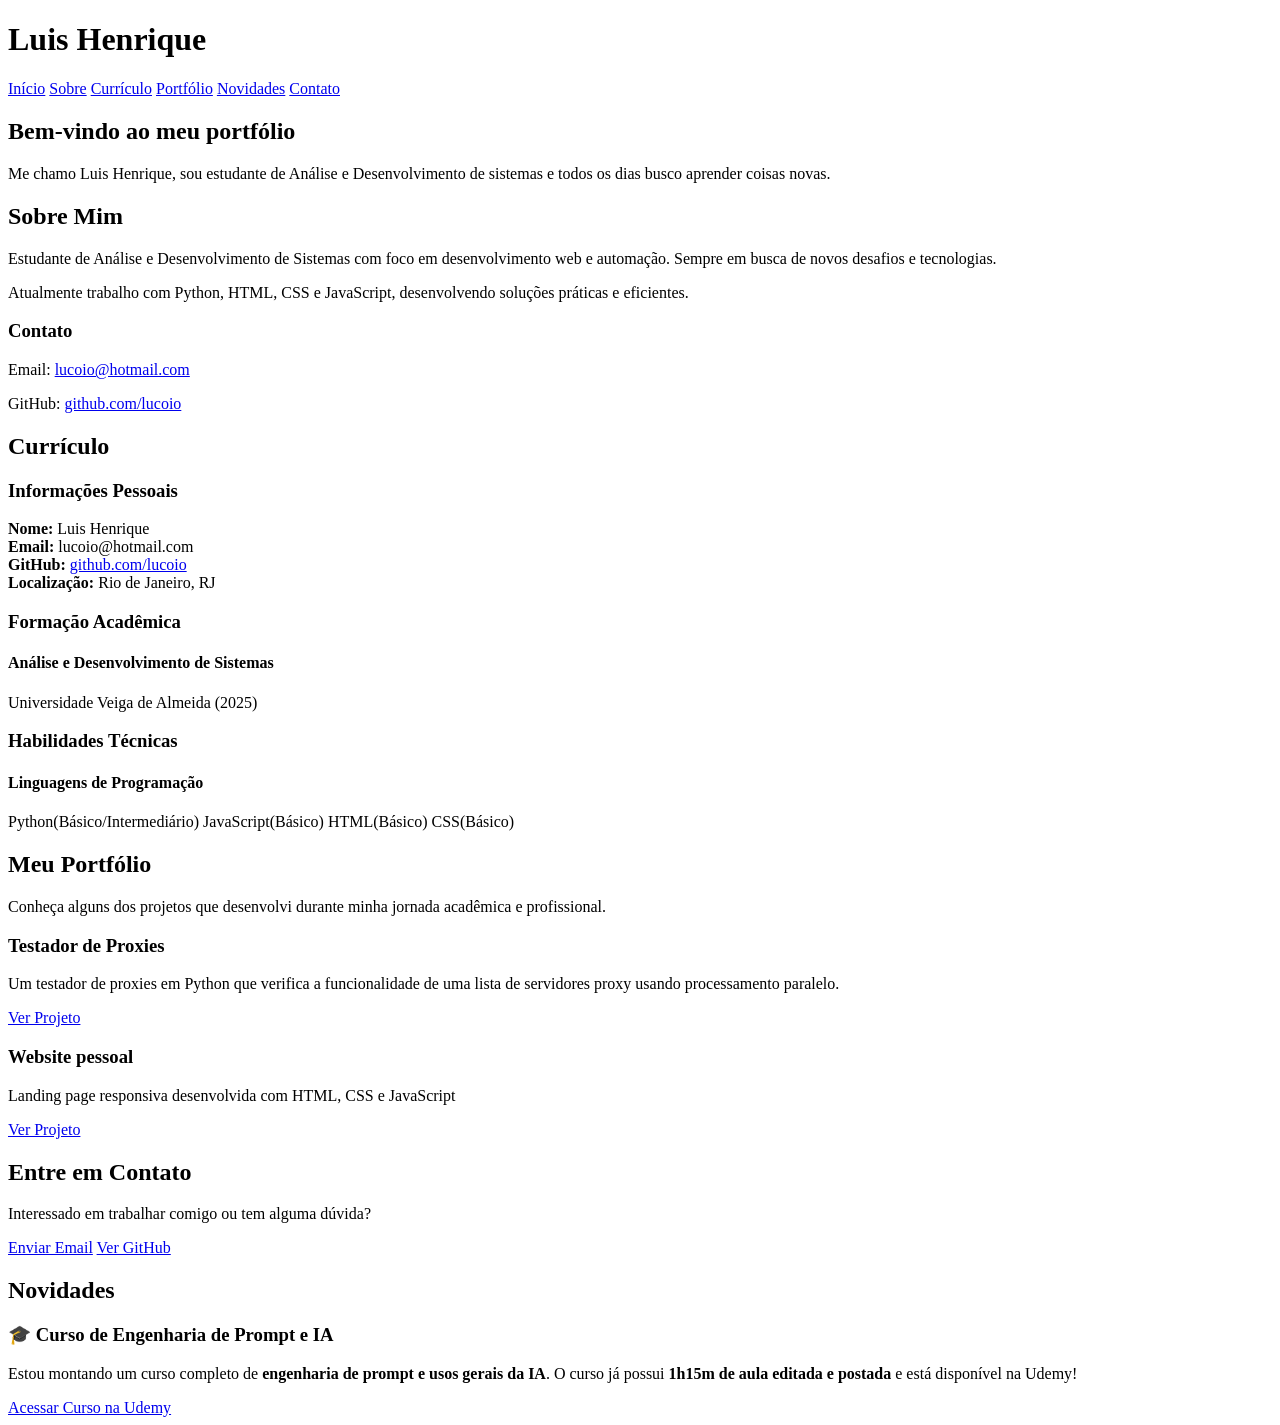
==== Website_Pessoal_Luis_Henrique.html @ 7bde4bb7 "Add files via upload Portfólio pessoal de Luis Henrique - Estudante de ADS apaixonado por desenvolvi" ====
<!DOCTYPE html>
<html lang="pt-BR">
<head>
<meta charset="UTF-8">
<meta name="viewport" content="width=device-width, initial-scale=1">
<title>Luis Henrique - Portfólio</title>
<link rel="stylesheet" href="style.css">
</head>
<body>
<header class="site-header">
  <h1>Luis Henrique</h1>
  <nav class="main-nav">
    <a href="#inicio">Início</a>
    <a href="#sobre">Sobre</a>
    <a href="#curriculo">Currículo</a>
    <a href="#portfolio">Portfólio</a>
    <a href="#novidades">Novidades</a>
    <a href="#contato">Contato</a>
  </nav>
</header>

<main>
  <section id="inicio" class="hero">
    <h2>Bem-vindo ao meu portfólio</h2>
    <p>Me chamo Luis Henrique, sou estudante de Análise e Desenvolvimento de sistemas e todos os dias busco aprender coisas novas.</p>
  </section>

  <section id="sobre" class="content-section">
    <h2>Sobre Mim</h2>
    <div class="about-content">
      <div class="about-text">
        <p>Estudante de Análise e Desenvolvimento de Sistemas com foco em desenvolvimento web e automação. Sempre em busca de novos desafios e tecnologias.</p>
        <p>Atualmente trabalho com Python, HTML, CSS e JavaScript, desenvolvendo soluções práticas e eficientes.</p>
      </div>
      <div class="contact-info">
        <h3>Contato</h3>
        <p>Email: <a href="mailto:lucoio@hotmail.com">lucoio@hotmail.com</a></p>
        <p>GitHub: <a href="https://github.com/lucoio" target="_blank" rel="noopener">github.com/lucoio</a></p>
      </div>
    </div>
  </section>

  <section id="curriculo" class="content-section">
    <h2>Currículo</h2>
    
    <div class="curriculum-content">
      <!-- INFORMAÇÕES PESSOAIS -->
      <div class="curriculum-section">
        <h3>Informações Pessoais</h3>
        <div class="info-grid">
          <div class="info-item">
            <strong>Nome:</strong> Luis Henrique
          </div>
          <div class="info-item">
            <strong>Email:</strong> lucoio@hotmail.com
          </div>
          <div class="info-item">
            <strong>GitHub:</strong> <a href="https://github.com/lucoio" target="_blank">github.com/lucoio</a>
          </div>
          <div class="info-item">
            <strong>Localização:</strong> Rio de Janeiro, RJ
          </div>
        </div>
      </div>

      <!-- FORMAÇÃO ACADÊMICA -->
      <div class="curriculum-section">
        <h3>Formação Acadêmica</h3>
        <div class="education-item">
          <h4>Análise e Desenvolvimento de Sistemas</h4>
          <p class="institution">Universidade Veiga de Almeida (2025)</p>
        </div>
      </div>
      <!-- HABILIDADES TÉCNICAS -->
      <div class="curriculum-section">
        <h3>Habilidades Técnicas</h3>
        <div class="skills-grid">
          <div class="skill-category">
            <h4>Linguagens de Programação</h4>
            <div class="skill-tags">
              <span class="skill-tag">Python(Básico/Intermediário)</span>
              <span class="skill-tag">JavaScript(Básico)</span>
              <span class="skill-tag">HTML(Básico)</span>
              <span class="skill-tag">CSS(Básico)</span>
            </div>
          </div>
  <section id="portfolio" class="content-section">
    <h2>Meu Portfólio</h2>
    <p>Conheça alguns dos projetos que desenvolvi durante minha jornada acadêmica e profissional.</p>
    
    <div class="projects-grid">
      <div class="project-card">
        <h3>Testador de Proxies</h3>
        <p>Um testador de proxies em Python que verifica a funcionalidade de uma lista de servidores proxy usando processamento paralelo.</p>
        <a href="https://github.com/lucoio/Testador-de-Proxies" target="_blank" rel="noopener" class="btn">Ver Projeto</a>
      </div>
      
      <div class="project-card">
        <h3>Website pessoal</h3>
        <p>Landing page responsiva desenvolvida com HTML, CSS e JavaScript</p>
        <a href="#" class="btn">Ver Projeto</a>
      </div>
    </div>
  </section>


  <section id="contato" class="content-section">
    <h2>Entre em Contato</h2>
    <div class="contact-section">
      <p>Interessado em trabalhar comigo ou tem alguma dúvida?</p>
      <div class="contact-buttons">
        <a href="mailto:lucoio@hotmail.com" class="btn primary">Enviar Email</a>
        <a href="https://github.com/lucoio" target="_blank" rel="noopener" class="btn">Ver GitHub</a>
      </div>
    </div>
  </section>
</main>

<!-- novidades -->
<section id="novidades" class="news-section">
  <div class="news-container">
    <h2>Novidades</h2>
    
    <div class="news-content">
      <div class="news-item">
        <h3>🎓 Curso de Engenharia de Prompt e IA</h3>
        <p>Estou montando um curso completo de <strong>engenharia de prompt e usos gerais da IA</strong>. O curso já possui <strong>1h15m de aula editada e postada</strong> e está disponível na Udemy!</p>
        <a href="https://www.udemy.com/course/domine-as-ias-chat-gpt-deep-seek-e-mais/?instructorPreviewMode=guest&couponCode=MT250915G3" target="_blank" rel="noopener" class="btn primary">
          Acessar Curso na Udemy
        </a>
      </div>
    </div>
  </div>
</section>
<script src="script.js" defer></script>
</body>
</html>
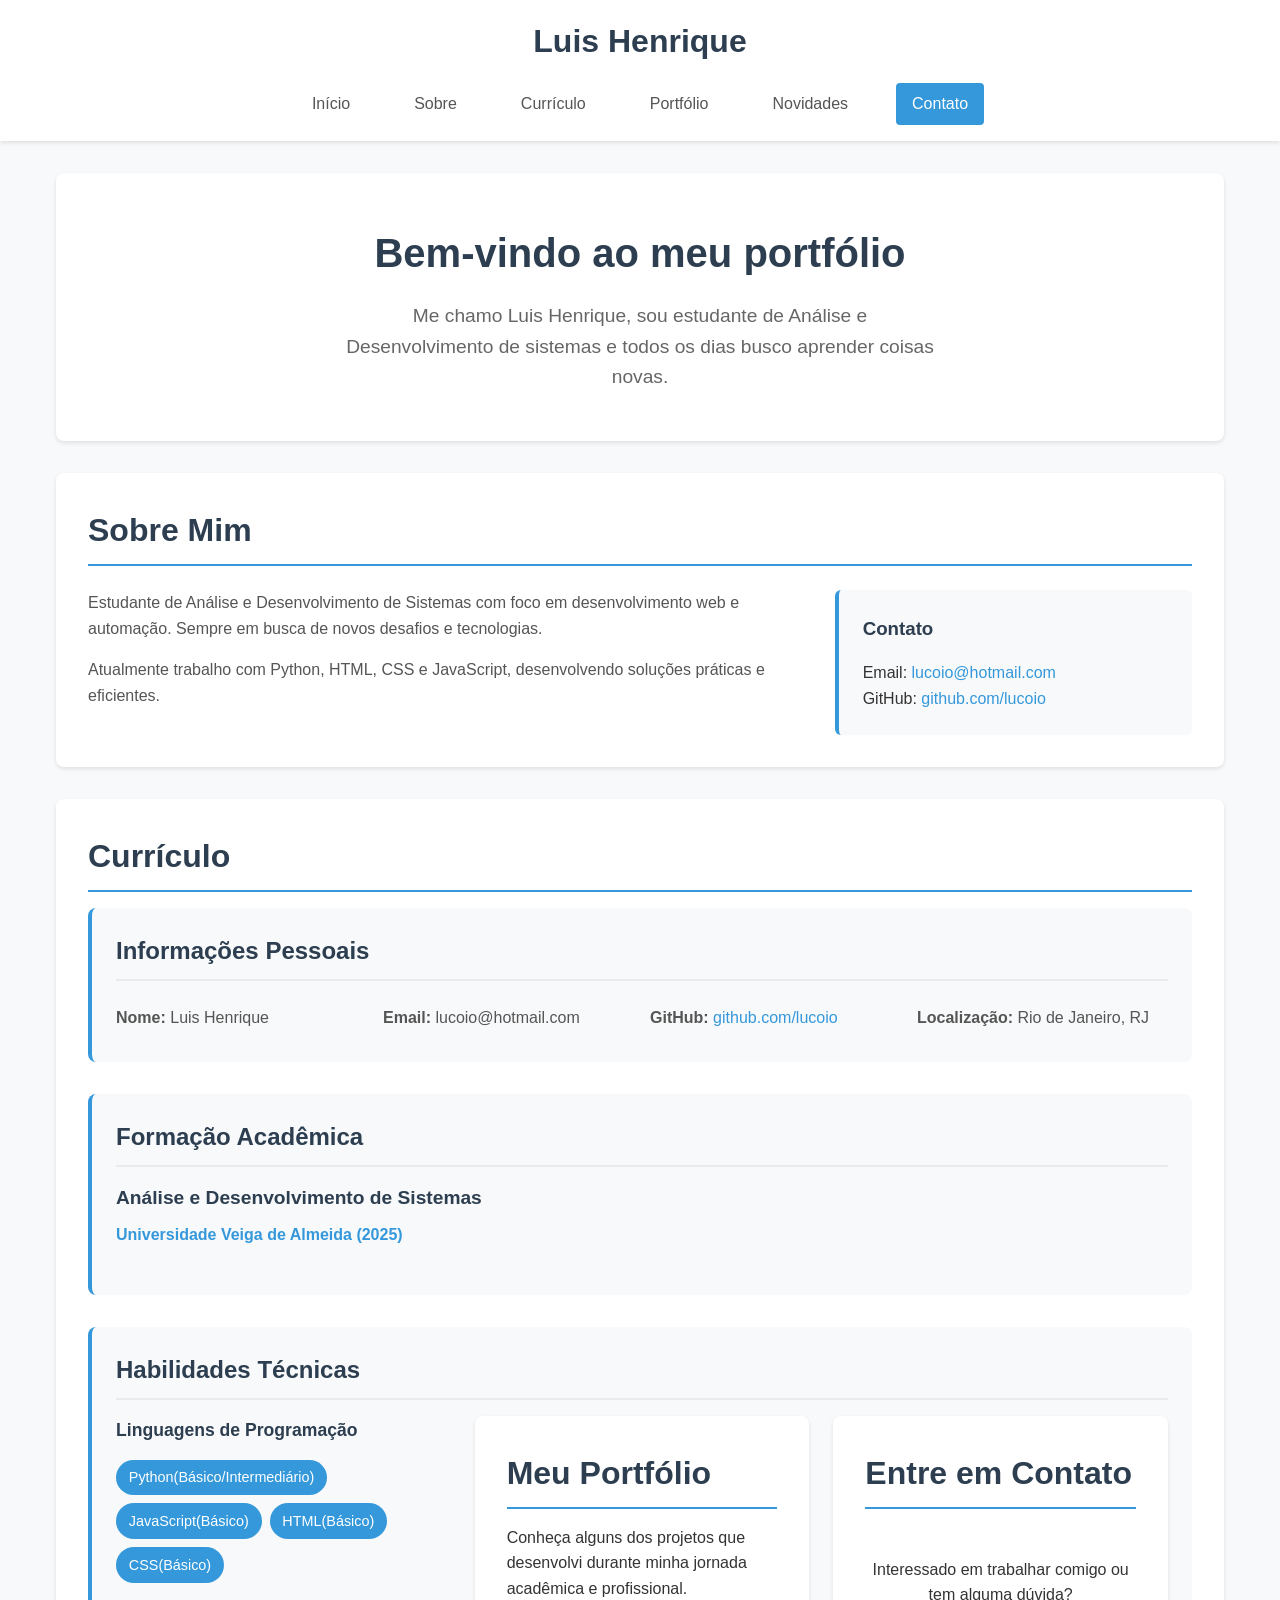
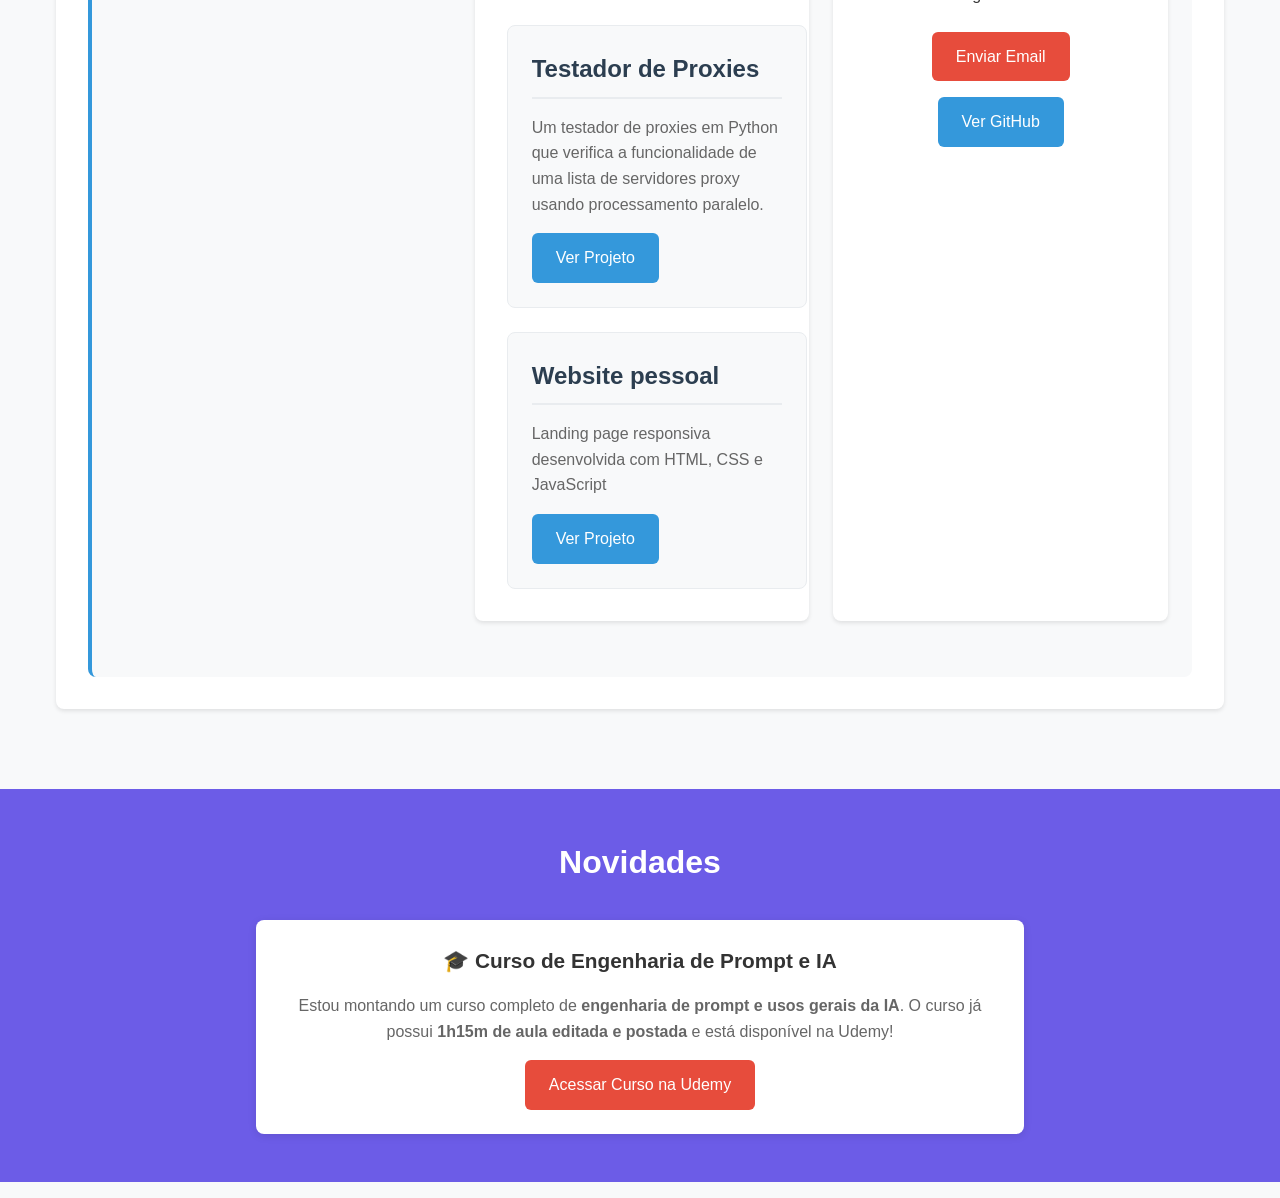
==== commit b921e3c4: "Update Website_Pessoal_Luis_Henrique.html Correção de Bug: Incompatibilidade entre os nomes dos arq" ====
--- a/Website_Pessoal_Luis_Henrique.html
+++ b/Website_Pessoal_Luis_Henrique.html
@@ -4,7 +4,7 @@
 <meta charset="UTF-8">
 <meta name="viewport" content="width=device-width, initial-scale=1">
 <title>Luis Henrique - Portfólio</title>
-<link rel="stylesheet" href="style.css">
+<link rel="stylesheet" href="Website_Pessoal_Luis_Henrique.css">
 </head>
 <body>
 <header class="site-header">
@@ -132,6 +132,6 @@
     </div>
   </div>
 </section>
-<script src="script.js" defer></script>
+<script src="Website_Pessoal_Luis_Henrique.js" defer></script>
 </body>
 </html>
--- a/Website_Pessoal_Luis_Henrique.css
+++ b/Website_Pessoal_Luis_Henrique.css
@@ -0,0 +1,452 @@
+/* Reset e configurações básicas */
+* {
+  margin: 0;
+  padding: 0;
+  box-sizing: border-box;
+}
+
+body {
+  font-family: Arial, sans-serif;
+  line-height: 1.6;
+  color: #333;
+  background: #f8f9fa;
+}
+
+/* Header */
+.site-header {
+  background: #fff;
+  box-shadow: 0 2px 4px rgba(0,0,0,0.1);
+  padding: 1rem 0;
+  position: sticky;
+  top: 0;
+  z-index: 100;
+}
+
+.site-header h1 {
+  text-align: center;
+  color: #2c3e50;
+  margin-bottom: 1rem;
+  font-size: 2rem;
+}
+
+.main-nav {
+  display: flex;
+  justify-content: center;
+  gap: 2rem;
+  flex-wrap: wrap;
+}
+
+.main-nav a {
+  color: #555;
+  text-decoration: none;
+  padding: 0.5rem 1rem;
+  border-radius: 4px;
+  transition: all 0.3s;
+}
+
+.main-nav a:hover {
+  background: #e9ecef;
+  color: #2c3e50;
+}
+
+.main-nav a.active {
+  background: #3498db;
+  color: #fff;
+}
+
+/* Main content */
+main {
+  max-width: 1200px;
+  margin: 0 auto;
+  padding: 2rem 1rem;
+}
+
+/* Sections */
+.hero {
+  text-align: center;
+  padding: 3rem 0;
+  background: #fff;
+  border-radius: 8px;
+  margin-bottom: 2rem;
+  box-shadow: 0 2px 4px rgba(0,0,0,0.1);
+}
+
+.hero h2 {
+  color: #2c3e50;
+  margin-bottom: 1rem;
+  font-size: 2.5rem;
+}
+
+.hero p {
+  color: #666;
+  font-size: 1.2rem;
+  max-width: 600px;
+  margin: 0 auto;
+}
+
+.content-section {
+  background: #fff;
+  padding: 2rem;
+  border-radius: 8px;
+  margin-bottom: 2rem;
+  box-shadow: 0 2px 4px rgba(0,0,0,0.1);
+}
+
+.content-section h2 {
+  color: #2c3e50;
+  margin-bottom: 1rem;
+  font-size: 2rem;
+  border-bottom: 2px solid #3498db;
+  padding-bottom: 0.5rem;
+}
+
+/* About section */
+.about-content {
+  display: grid;
+  grid-template-columns: 2fr 1fr;
+  gap: 2rem;
+  margin-top: 1.5rem;
+}
+
+.about-text p {
+  margin-bottom: 1rem;
+  color: #555;
+}
+
+.contact-info {
+  background: #f8f9fa;
+  padding: 1.5rem;
+  border-radius: 6px;
+  border-left: 4px solid #3498db;
+}
+
+.contact-info h3 {
+  color: #2c3e50;
+  margin-bottom: 1rem;
+}
+
+/* Projects grid */
+.projects-grid {
+  display: grid;
+  grid-template-columns: repeat(auto-fit, minmax(300px, 1fr));
+  gap: 1.5rem;
+  margin-top: 1.5rem;
+}
+
+.project-card {
+  background: #f8f9fa;
+  padding: 1.5rem;
+  border-radius: 8px;
+  border: 1px solid #e9ecef;
+  transition: transform 0.3s;
+}
+
+.project-card:hover {
+  transform: translateY(-2px);
+  box-shadow: 0 4px 8px rgba(0,0,0,0.1);
+}
+
+.project-card h3 {
+  color: #2c3e50;
+  margin-bottom: 1rem;
+}
+
+.project-card p {
+  color: #666;
+  margin-bottom: 1rem;
+}
+
+/* Contact section */
+.contact-section {
+  text-align: center;
+  padding: 2rem 0;
+}
+
+.contact-buttons {
+  display: flex;
+  gap: 1rem;
+  justify-content: center;
+  flex-wrap: wrap;
+  margin-top: 1.5rem;
+}
+
+/* Buttons */
+.btn {
+  display: inline-block;
+  padding: 0.75rem 1.5rem;
+  background: #3498db;
+  color: #fff;
+  text-decoration: none;
+  border-radius: 6px;
+  transition: all 0.3s;
+  border: none;
+  cursor: pointer;
+}
+
+.btn:hover {
+  background: #2980b9;
+  transform: translateY(-1px);
+}
+
+.btn.primary {
+  background: #e74c3c;
+}
+
+.btn.primary:hover {
+  background: #c0392b;
+}
+
+/* Links */
+a {
+  color: #3498db;
+  text-decoration: none;
+}
+
+a:hover {
+  text-decoration: underline;
+}
+
+/* Footer */
+.site-footer {
+  background: #2c3e50;
+  color: #fff;
+  text-align: center;
+  padding: 2rem 0;
+  margin-top: 3rem;
+}
+
+/* Currículo Styles */
+.curriculum-content {
+  display: flex;
+  flex-direction: column;
+  gap: 2rem;
+}
+
+.curriculum-section {
+  background: #f8f9fa;
+  padding: 1.5rem;
+  border-radius: 8px;
+  border-left: 4px solid #3498db;
+}
+
+.curriculum-section h3 {
+  color: #2c3e50;
+  margin-bottom: 1rem;
+  font-size: 1.5rem;
+  border-bottom: 2px solid #e9ecef;
+  padding-bottom: 0.5rem;
+}
+
+/* Informações Pessoais */
+.info-grid {
+  display: grid;
+  grid-template-columns: repeat(auto-fit, minmax(250px, 1fr));
+  gap: 1rem;
+}
+
+.info-item {
+  padding: 0.5rem 0;
+  color: #555;
+}
+
+/* Formação Acadêmica */
+.education-item {
+  margin-bottom: 1.5rem;
+}
+
+.education-item h4 {
+  color: #2c3e50;
+  margin-bottom: 0.5rem;
+  font-size: 1.2rem;
+}
+
+.institution {
+  color: #3498db;
+  font-weight: 600;
+  margin-bottom: 0.25rem;
+}
+
+.period {
+  color: #666;
+  font-style: italic;
+  margin-bottom: 0.5rem;
+}
+
+.description {
+  color: #555;
+  line-height: 1.5;
+}
+
+/* Experiência Profissional */
+.experience-item {
+  margin-bottom: 2rem;
+  padding-bottom: 1.5rem;
+  border-bottom: 1px solid #e9ecef;
+}
+
+.experience-item:last-child {
+  border-bottom: none;
+  margin-bottom: 0;
+}
+
+.experience-item h4 {
+  color: #2c3e50;
+  margin-bottom: 0.5rem;
+  font-size: 1.2rem;
+}
+
+.company {
+  color: #3498db;
+  font-weight: 600;
+  margin-bottom: 0.25rem;
+}
+
+.responsibilities {
+  margin-top: 0.5rem;
+  padding-left: 1.5rem;
+}
+
+.responsibilities li {
+  color: #555;
+  margin-bottom: 0.25rem;
+  line-height: 1.5;
+}
+
+/* Habilidades Técnicas */
+.skills-grid {
+  display: grid;
+  grid-template-columns: repeat(auto-fit, minmax(300px, 1fr));
+  gap: 1.5rem;
+}
+
+.skill-category h4 {
+  color: #2c3e50;
+  margin-bottom: 1rem;
+  font-size: 1.1rem;
+}
+
+.skill-tags {
+  display: flex;
+  flex-wrap: wrap;
+  gap: 0.5rem;
+}
+
+.skill-tag {
+  background: #3498db;
+  color: #fff;
+  padding: 0.4rem 0.8rem;
+  border-radius: 20px;
+  font-size: 0.9rem;
+  font-weight: 500;
+}
+
+/* Projetos Destacados */
+.project-item {
+  margin-bottom: 1.5rem;
+  padding: 1rem;
+  background: #fff;
+  border-radius: 6px;
+  border: 1px solid #e9ecef;
+}
+
+.project-item h4 {
+  color: #2c3e50;
+  margin-bottom: 0.5rem;
+  font-size: 1.2rem;
+}
+
+.project-description {
+  color: #555;
+  margin-bottom: 0.5rem;
+  line-height: 1.5;
+}
+
+.project-tech {
+  color: #666;
+  font-size: 0.9rem;
+  margin-bottom: 1rem;
+}
+
+.btn.small {
+  padding: 0.5rem 1rem;
+  font-size: 0.9rem;
+}
+
+/* novidades */
+.news-section {
+  background: #6c5ce7;
+  padding: 3rem 0;
+  margin: 1rem 0;
+}
+
+.news-container {
+  max-width: 800px;
+  margin: 0 auto;
+  padding: 0 1rem;
+}
+
+.news-section h2 {
+  text-align: center;
+  color: white;
+  font-size: 2rem;
+  margin-bottom: 2rem;
+}
+
+.news-content {
+  display: block;
+}
+
+.news-item {
+  background: white;
+  border-radius: 8px;
+  padding: 1.5rem;
+  text-align: center;
+  box-shadow: 0 2px 8px rgba(0,0,0,0.1);
+}
+
+.news-item h3 {
+  color: #333;
+  font-size: 1.3rem;
+  margin-bottom: 1rem;
+}
+
+.news-item p {
+  color: #666;
+  margin-bottom: 1rem;
+}
+
+/* Responsive */
+@media (max-width: 768px) {
+  .main-nav {
+    gap: 1rem;
+  }
+  
+  .about-content {
+    grid-template-columns: 1fr;
+  }
+  
+  .hero h2 {
+    font-size: 2rem;
+  }
+  
+  .contact-buttons {
+    flex-direction: column;
+    align-items: center;
+  }
+  
+  .info-grid {
+    grid-template-columns: 1fr;
+  }
+  
+  .skills-grid {
+    grid-template-columns: 1fr;
+  }
+  
+  .news-section {
+    padding: 2rem 0;
+  }
+  
+  .news-item {
+    padding: 1rem;
+  }
+}
